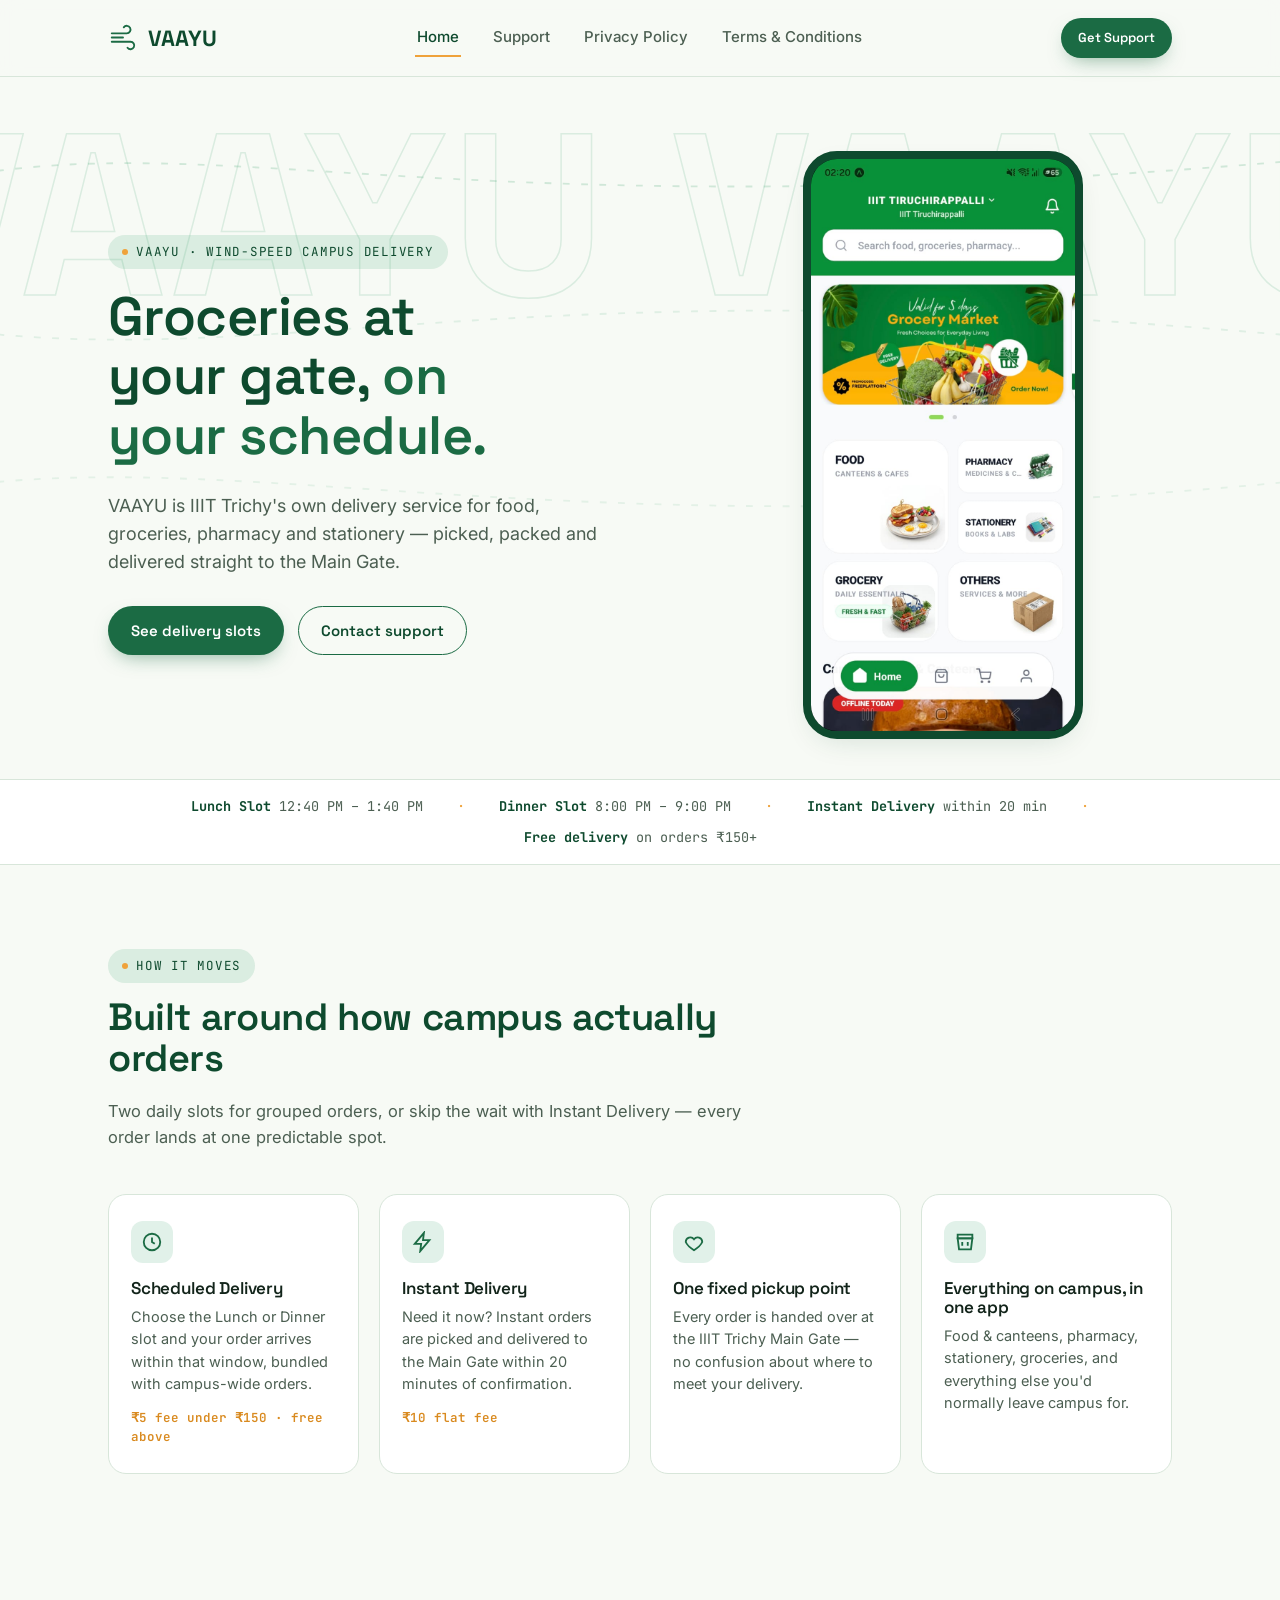
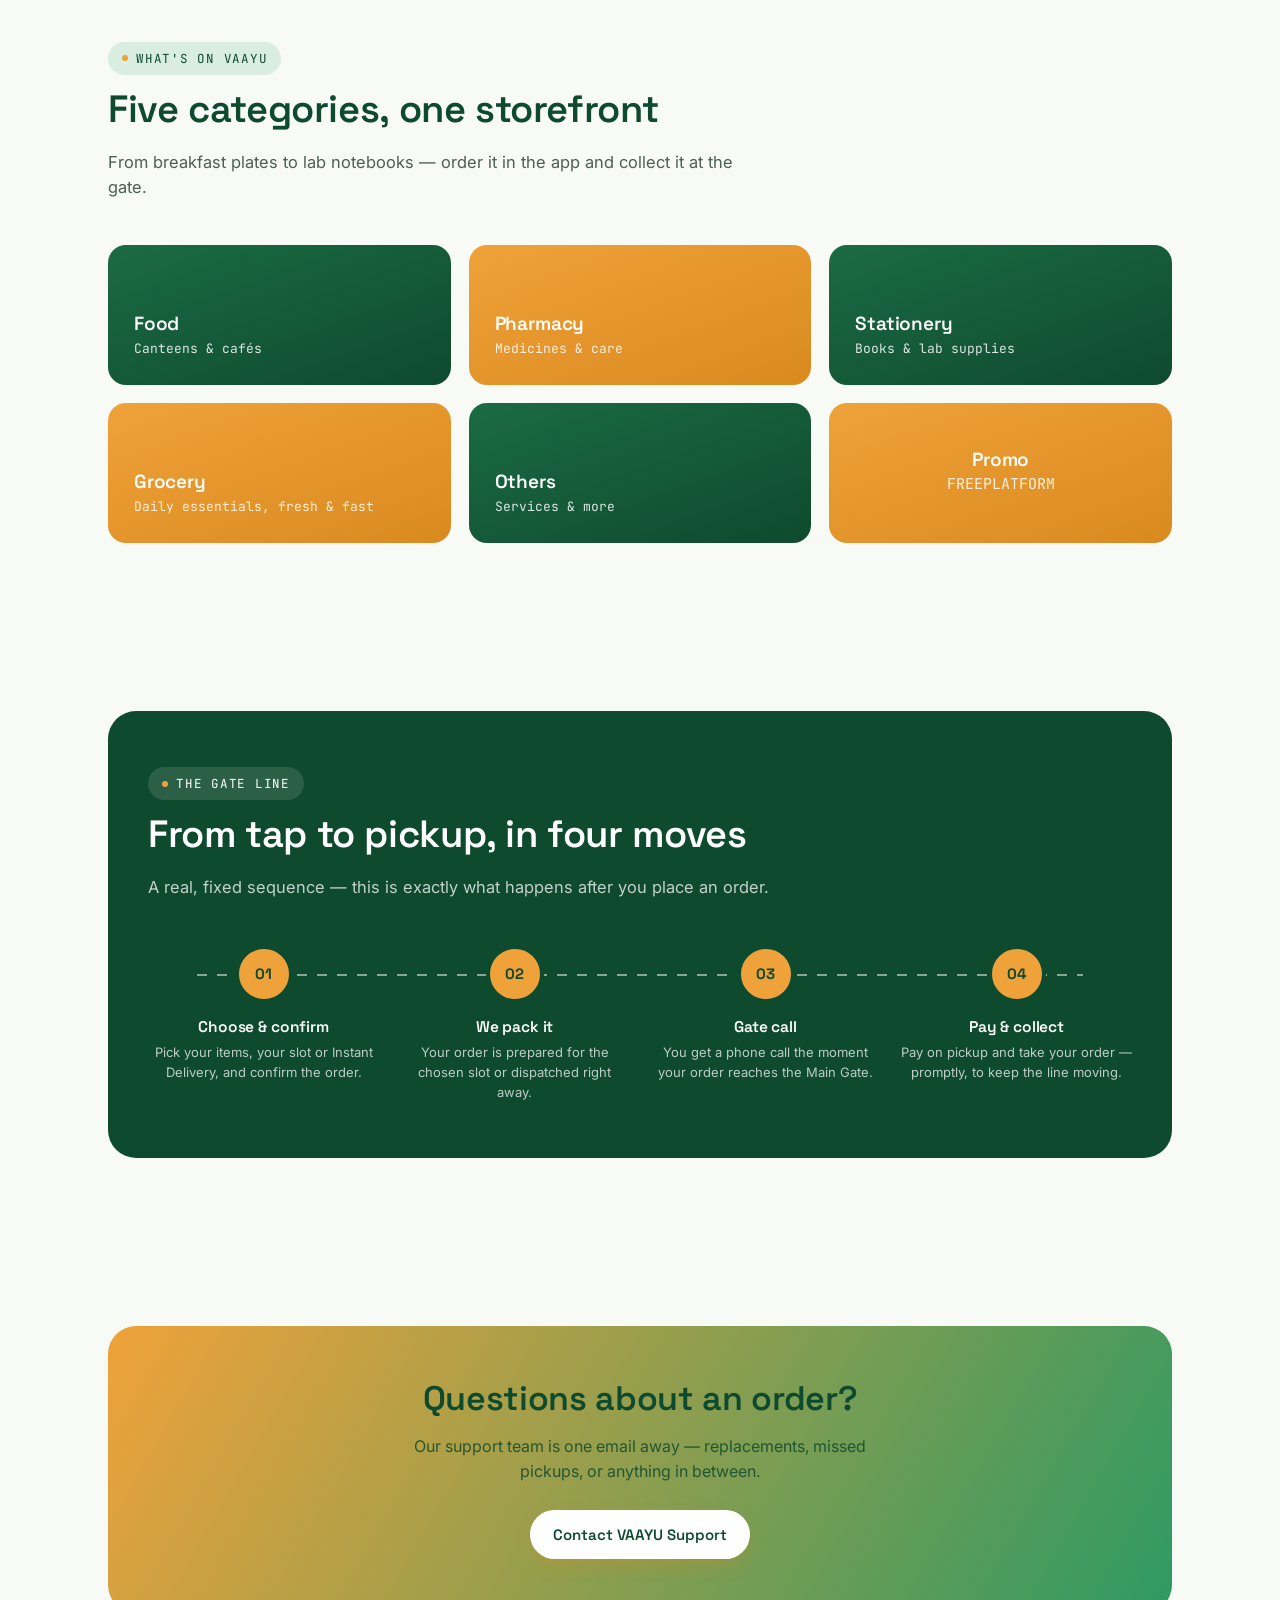
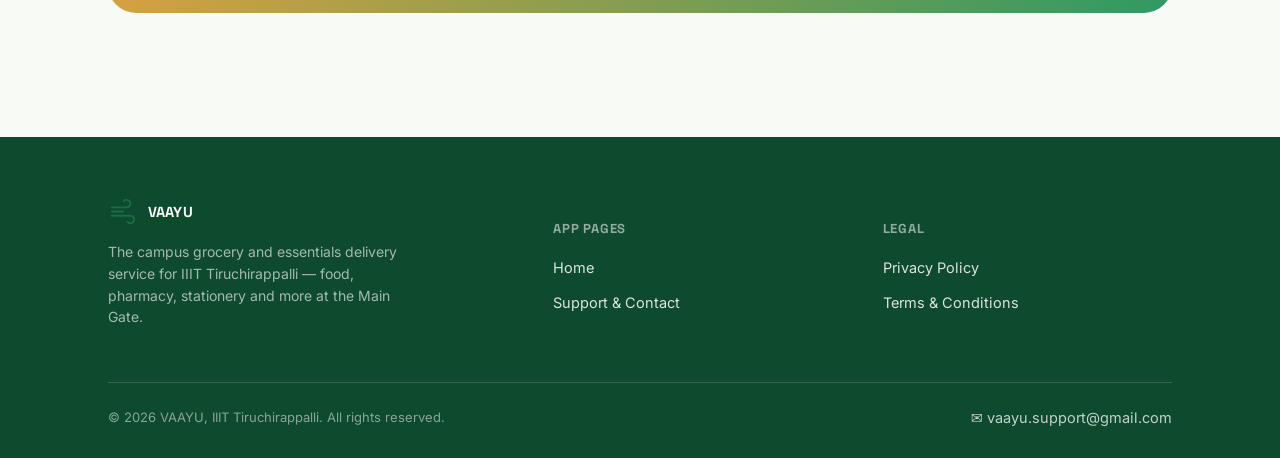
==== index.html @ a5b96b5a "Add favicon link to index.html" ====
<!DOCTYPE html>
<html lang="en">
<head>
<meta charset="UTF-8">
<meta name="viewport" content="width=device-width, initial-scale=1.0">
<title>VAAYU — Campus Grocery & Essentials Delivery, IIIT Trichy</title>
<meta name="description" content="VAAYU delivers groceries, food, pharmacy and stationery to the IIIT Trichy Main Gate — scheduled lunch & dinner slots, or instant delivery in 20 minutes.">
<link rel="icon" type="image/jpeg" href="/logo.jpeg">
<link rel="stylesheet" href="style.css">
</head>
<body>

<header class="site-header">
  <div class="wrap">
    <a href="index.html" class="logo">
      <svg class="mark" viewBox="0 0 32 32" fill="none" xmlns="http://www.w3.org/2000/svg">
        <path d="M4 11h16a4 4 0 1 0-3.2-6.4" stroke-width="2" stroke-linecap="round"/>
        <path d="M4 20h20a4 4 0 1 1-3.2 6.4" stroke-width="2" stroke-linecap="round"/>
        <path d="M4 15.5h12" stroke-width="2" stroke-linecap="round"/>
      </svg>
      VAAYU
    </a>
    <nav class="main-nav">
      <a href="index.html" class="active">Home</a>
      <a href="support.html">Support</a>
      <a href="privacy.html">Privacy Policy</a>
      <a href="terms.html">Terms &amp; Conditions</a>
    </nav>
    <a href="support.html" class="btn btn-primary btn-sm">Get Support</a>
  </div>
</header>

<section class="hero">
  <div class="hero-ghost">VAAYU VAAYU</div>
  <svg class="wind-lines" viewBox="0 0 1120 500" preserveAspectRatio="none">
    <path d="M-50 90 C 200 40, 400 140, 1170 70"/>
    <path d="M-50 220 C 250 260, 450 160, 1170 230"/>
    <path d="M-50 360 C 220 320, 500 420, 1170 350"/>
  </svg>
  <div class="wrap hero-grid">
    <div>
      <span class="eyebrow">VAAYU · WIND-SPEED CAMPUS DELIVERY</span>
      <h1>Groceries at your gate, <em>on your schedule.</em></h1>
      <p class="lede">VAAYU is IIIT Trichy's own delivery service for food, groceries, pharmacy and stationery — picked, packed and delivered straight to the Main Gate.</p>
      <div class="hero-ctas">
        <a href="#slots" class="btn btn-primary">See delivery slots</a>
        <a href="support.html" class="btn btn-ghost">Contact support</a>
      </div>
    </div>
    <div class="phone-frame phone-float">
      <img src="app-screenshot.png" alt="VAAYU app home screen showing food, pharmacy, stationery, grocery and other categories">
    </div>
  </div>
</section>

<div class="ticker" id="slots">
  <div class="wrap">
    <span><b>Lunch Slot</b> 12:40 PM – 1:40 PM</span>
    <span class="dot">·</span>
    <span><b>Dinner Slot</b> 8:00 PM – 9:00 PM</span>
    <span class="dot">·</span>
    <span><b>Instant Delivery</b> within 20 min</span>
    <span class="dot">·</span>
    <span><b>Free delivery</b> on orders ₹150+</span>
  </div>
</div>

<section>
  <div class="wrap">
    <div class="section-head">
      <span class="eyebrow">How it moves</span>
      <h2>Built around how campus actually orders</h2>
      <p>Two daily slots for grouped orders, or skip the wait with Instant Delivery — every order lands at one predictable spot.</p>
    </div>
    <div class="feature-grid">
      <div class="feature-card">
        <div class="ic"><svg viewBox="0 0 24 24" fill="none" stroke-width="2"><circle cx="12" cy="12" r="9"/><path d="M12 7v5l3 2"/></svg></div>
        <h3>Scheduled Delivery</h3>
        <p>Choose the Lunch or Dinner slot and your order arrives within that window, bundled with campus-wide orders.</p>
        <span class="fee">₹5 fee under ₹150 · free above</span>
      </div>
      <div class="feature-card">
        <div class="ic"><svg viewBox="0 0 24 24" fill="none" stroke-width="2"><path d="M13 2 3 14h7l-1 8 10-12h-7l1-8Z"/></svg></div>
        <h3>Instant Delivery</h3>
        <p>Need it now? Instant orders are picked and delivered to the Main Gate within 20 minutes of confirmation.</p>
        <span class="fee">₹10 flat fee</span>
      </div>
      <div class="feature-card">
        <div class="ic"><svg viewBox="0 0 24 24" fill="none" stroke-width="2"><path d="M12 21s-7-4.5-9-9a5 5 0 0 1 9-3 5 5 0 0 1 9 3c-2 4.5-9 9-9 9Z"/></svg></div>
        <h3>One fixed pickup point</h3>
        <p>Every order is handed over at the IIIT Trichy Main Gate — no confusion about where to meet your delivery.</p>
      </div>
      <div class="feature-card">
        <div class="ic"><svg viewBox="0 0 24 24" fill="none" stroke-width="2"><path d="M4 4h16v4H4z"/><path d="M4 8h16l-1.5 12h-13Z"/><path d="M9 12v4M15 12v4"/></svg></div>
        <h3>Everything on campus, in one app</h3>
        <p>Food &amp; canteens, pharmacy, stationery, groceries, and everything else you'd normally leave campus for.</p>
      </div>
    </div>
  </div>
</section>

<section>
  <div class="wrap">
    <div class="section-head">
      <span class="eyebrow">What's on VAAYU</span>
      <h2>Five categories, one storefront</h2>
      <p>From breakfast plates to lab notebooks — order it in the app and collect it at the gate.</p>
    </div>
    <div class="cat-grid">
      <div class="cat-card"><h4>Food</h4><span>Canteens &amp; cafés</span></div>
      <div class="cat-card alt"><h4>Pharmacy</h4><span>Medicines &amp; care</span></div>
      <div class="cat-card"><h4>Stationery</h4><span>Books &amp; lab supplies</span></div>
      <div class="cat-card alt"><h4>Grocery</h4><span>Daily essentials, fresh &amp; fast</span></div>
      <div class="cat-card"><h4>Others</h4><span>Services &amp; more</span></div>
      <div class="cat-card alt" style="justify-content:center; align-items:center; text-align:center;">
        <h4 style="margin-bottom:2px;">Promo</h4>
        <span class="mono" style="font-size:15px;">FREEPLATFORM</span>
      </div>
    </div>
  </div>
</section>

<section>
  <div class="wrap">
    <div class="route">
      <div class="section-head">
        <span class="eyebrow">The Gate Line</span>
        <h2>From tap to pickup, in four moves</h2>
        <p>A real, fixed sequence — this is exactly what happens after you place an order.</p>
      </div>
      <div class="route-path">
        <div class="route-line"></div>
        <div class="route-steps">
          <div class="route-step">
            <div class="num">01</div>
            <h4>Choose &amp; confirm</h4>
            <p>Pick your items, your slot or Instant Delivery, and confirm the order.</p>
          </div>
          <div class="route-step">
            <div class="num">02</div>
            <h4>We pack it</h4>
            <p>Your order is prepared for the chosen slot or dispatched right away.</p>
          </div>
          <div class="route-step">
            <div class="num">03</div>
            <h4>Gate call</h4>
            <p>You get a phone call the moment your order reaches the Main Gate.</p>
          </div>
          <div class="route-step">
            <div class="num">04</div>
            <h4>Pay &amp; collect</h4>
            <p>Pay on pickup and take your order — promptly, to keep the line moving.</p>
          </div>
        </div>
      </div>
    </div>
  </div>
</section>

<section>
  <div class="wrap">
    <div class="cta-band">
      <h2>Questions about an order?</h2>
      <p>Our support team is one email away — replacements, missed pickups, or anything in between.</p>
      <a href="support.html" class="btn btn-mango">Contact VAAYU Support</a>
    </div>
  </div>
</section>

<footer class="site-footer">
  <div class="wrap">
    <div class="footer-grid">
      <div class="footer-brand">
        <a href="index.html" class="logo">
          <svg class="mark" viewBox="0 0 32 32" fill="none" xmlns="http://www.w3.org/2000/svg">
            <path d="M4 11h16a4 4 0 1 0-3.2-6.4" stroke="#EFA23A" stroke-width="2" stroke-linecap="round"/>
            <path d="M4 20h20a4 4 0 1 1-3.2 6.4" stroke="#EFA23A" stroke-width="2" stroke-linecap="round"/>
            <path d="M4 15.5h12" stroke="#EFA23A" stroke-width="2" stroke-linecap="round"/>
          </svg>
          VAAYU
        </a>
        <p>The campus grocery and essentials delivery service for IIIT Tiruchirappalli — food, pharmacy, stationery and more at the Main Gate.</p>
      </div>
      <div>
        <h5>App Pages</h5>
        <ul>
          <li><a href="index.html">Home</a></li>
          <li><a href="support.html">Support &amp; Contact</a></li>
        </ul>
      </div>
      <div>
        <h5>Legal</h5>
        <ul>
          <li><a href="privacy.html">Privacy Policy</a></li>
          <li><a href="terms.html">Terms &amp; Conditions</a></li>
        </ul>
      </div>
    </div>
    <div class="footer-bottom">
      <span>© 2026 VAAYU, IIIT Tiruchirappalli. All rights reserved.</span>
      <a href="mailto:vaayu.support@gmail.com">✉ vaayu.support@gmail.com</a>
    </div>
  </div>
</footer>

</body>
</html>
---- style.css ----
/* ==========================================================================
   VAAYU — design tokens
   Palette:  --bg #F7FAF5 (pale green-white)   --card #FFFFFF
             --ink #12241A (near-black green)  --leaf #1B6B44 (primary)
             --leaf-deep #0E4A2E (header/footer) --mango #EFA23A (accent)
             --line #D8E6DA (hairline)
   Type:     Display  -> 'Space Grotesk'  (geometric, brand voice)
             Body     -> 'Inter'
             Utility  -> 'JetBrains Mono' (times, prices, codes)
   ========================================================================== */

@import url('https://fonts.googleapis.com/css2?family=Space+Grotesk:wght@400;500;600;700&family=Inter:wght@400;500;600;700&family=JetBrains+Mono:wght@400;500;600&display=swap');

:root{
  --bg: #F7FAF5;
  --card: #FFFFFF;
  --ink: #12241A;
  --ink-soft: #4C5F52;
  --leaf: #1B6B44;
  --leaf-deep: #0E4A2E;
  --leaf-bright: #2E9A63;
  --mango: #EFA23A;
  --mango-deep: #D98A1F;
  --line: #D8E6DA;
  --wind: rgba(46,154,99,0.14);
  --radius: 18px;
  --radius-sm: 10px;
  --shadow: 0 10px 30px -12px rgba(14,74,46,0.18);
  --maxw: 1120px;
}

*{ box-sizing: border-box; }
html{ scroll-behavior: smooth; }
body{
  margin:0;
  background: var(--bg);
  color: var(--ink);
  font-family: 'Inter', system-ui, sans-serif;
  line-height: 1.55;
  -webkit-font-smoothing: antialiased;
}
img{ max-width:100%; display:block; }
a{ color: inherit; }

h1,h2,h3,h4{
  font-family: 'Space Grotesk', 'Inter', sans-serif;
  font-weight: 600;
  line-height: 1.1;
  margin: 0 0 .5em;
  letter-spacing: -0.01em;
}
.mono{ font-family: 'JetBrains Mono', monospace; }

.wrap{
  max-width: var(--maxw);
  margin: 0 auto;
  padding: 0 28px;
}

@media (prefers-reduced-motion: reduce){
  *{ animation-duration: 0.001ms !important; animation-iteration-count: 1 !important; transition-duration: 0.001ms !important; scroll-behavior: auto !important; }
}

/* ---------- header ---------- */
.site-header{
  position: sticky; top:0; z-index: 50;
  background: rgba(247,250,245,0.86);
  backdrop-filter: blur(10px);
  border-bottom: 1px solid var(--line);
}
.site-header .wrap{
  display:flex; align-items:center; justify-content:space-between;
  height: 76px;
}
.logo{
  display:flex; align-items:center; gap:10px;
  font-family:'Space Grotesk', sans-serif;
  font-weight:700; font-size:22px; letter-spacing: 0.01em;
  text-decoration:none; color: var(--leaf-deep);
}
.logo .mark{ width:30px; height:30px; }
.logo .mark path{ stroke: var(--leaf); }
.main-nav{ display:flex; align-items:center; gap: 30px; }
.main-nav a{
  text-decoration:none; font-weight:500; font-size:15px; color: var(--ink-soft);
  padding: 6px 2px; border-bottom: 2px solid transparent;
  transition: color .15s ease, border-color .15s ease;
}
.main-nav a:hover, .main-nav a.active{ color: var(--leaf-deep); border-color: var(--mango); }
.nav-toggle{ display:none; }

.btn{
  display:inline-flex; align-items:center; justify-content:center; gap:8px;
  font-family:'Space Grotesk', sans-serif; font-weight:600; font-size:15px;
  padding: 12px 22px; border-radius: 999px; text-decoration:none;
  border: 1.5px solid transparent; cursor:pointer;
  transition: transform .18s ease, box-shadow .18s ease, background .18s ease;
}
.btn:hover{ transform: translateY(-2px); }
.btn-primary{ background: var(--leaf); color:#fff; box-shadow: 0 8px 20px -8px rgba(27,107,68,0.55); }
.btn-primary:hover{ background: var(--leaf-deep); }
.btn-ghost{ background: transparent; border-color: var(--leaf); color: var(--leaf-deep); }
.btn-ghost:hover{ background: var(--card); }
.btn-mango{ background: var(--mango); color: var(--leaf-deep); box-shadow: 0 8px 20px -8px rgba(217,138,31,0.55); }
.btn-mango:hover{ background: var(--mango-deep); color:#0E4A2E; }
.btn-sm{ padding: 9px 16px; font-size: 13px; }

/* ---------- hero ---------- */
.hero{
  position: relative; overflow: hidden;
  padding: 74px 0 40px;
}
.hero-ghost{
  position:absolute; top:-40px; left:50%; transform:translateX(-50%);
  font-family:'Space Grotesk', sans-serif; font-weight:700;
  font-size: clamp(90px, 18vw, 240px);
  color: transparent;
  -webkit-text-stroke: 1.5px var(--wind);
  white-space:nowrap; z-index:0; pointer-events:none;
  letter-spacing: 4px;
}
.wind-lines{ position:absolute; inset:0; z-index:0; pointer-events:none; opacity:.55; }
.wind-lines path{
  stroke: var(--leaf-bright); stroke-width:1.6; fill:none; opacity:.35;
  stroke-dasharray: 6 10;
  animation: drift 7s linear infinite;
}
.wind-lines path:nth-child(2){ animation-duration: 9s; opacity:.22; }
.wind-lines path:nth-child(3){ animation-duration: 11s; opacity:.18; }
@keyframes drift{ to{ stroke-dashoffset: -160; } }

.hero-grid{
  position:relative; z-index:1;
  display:grid; grid-template-columns: 1.05fr 0.85fr; gap: 40px; align-items:center;
}
.eyebrow{
  display:inline-flex; align-items:center; gap:8px;
  font-family:'JetBrains Mono', monospace; font-size:12.5px; letter-spacing:.06em;
  text-transform: uppercase; color: var(--leaf-deep);
  background: var(--wind); padding: 7px 14px; border-radius:999px; margin-bottom:18px;
}
.eyebrow::before{ content:''; width:6px; height:6px; border-radius:50%; background: var(--mango); }
.hero h1{ font-size: clamp(34px, 4.6vw, 54px); color: var(--leaf-deep); max-width: 12ch; }
.hero h1 em{ font-style:normal; color: var(--leaf); }
.hero p.lede{ font-size: 18px; color: var(--ink-soft); max-width: 46ch; margin-bottom: 30px; }
.hero-ctas{ display:flex; gap:14px; flex-wrap:wrap; }

.phone-frame{
  position:relative; margin: 0 auto; width: min(280px, 80%);
  border-radius: 34px; border: 8px solid var(--leaf-deep);
  overflow:hidden; box-shadow: var(--shadow);
  background:#000;
}
.phone-frame img{ display:block; width:100%; }
.phone-float{
  animation: float 5s ease-in-out infinite;
}
@keyframes float{ 0%,100%{ transform: translateY(0);} 50%{ transform: translateY(-10px);} }

/* ---------- slot ticker ---------- */
.ticker{
  border-top:1px solid var(--line); border-bottom:1px solid var(--line);
  background: var(--card);
}
.ticker .wrap{
  display:flex; flex-wrap:wrap; gap: 10px 34px; align-items:center; justify-content:center;
  padding: 16px 28px; font-family:'JetBrains Mono', monospace; font-size: 13.5px; color: var(--ink-soft);
}
.ticker b{ color: var(--leaf-deep); }
.ticker .dot{ color: var(--mango); }

/* ---------- section shell ---------- */
section{ padding: 84px 0; }
.section-head{ max-width: 640px; margin-bottom: 44px; }
.section-head .eyebrow{ margin-bottom: 14px; }
.section-head h2{ font-size: clamp(26px, 3.4vw, 38px); color: var(--leaf-deep); }
.section-head p{ color: var(--ink-soft); font-size: 16.5px; }

/* ---------- feature cards ---------- */
.feature-grid{
  display:grid; grid-template-columns: repeat(4, 1fr); gap: 20px;
}
.feature-card{
  background: var(--card); border:1px solid var(--line); border-radius: var(--radius);
  padding: 26px 22px; transition: transform .18s ease, box-shadow .18s ease, border-color .18s ease;
}
.feature-card:hover{ transform: translateY(-4px); box-shadow: var(--shadow); border-color: transparent; }
.feature-card .ic{
  width:42px; height:42px; border-radius:12px; background: var(--wind);
  display:flex; align-items:center; justify-content:center; margin-bottom:16px;
}
.feature-card .ic svg{ width:22px; height:22px; stroke: var(--leaf); }
.feature-card h3{ font-size:17px; margin-bottom:8px; }
.feature-card p{ color: var(--ink-soft); font-size: 14.5px; margin:0; }
.feature-card .fee{ display:block; margin-top:12px; font-family:'JetBrains Mono', monospace; font-size:12.5px; color: var(--mango-deep); font-weight:600;}

/* ---------- categories ---------- */
.cat-grid{
  display:grid; grid-template-columns: repeat(3, 1fr); gap: 18px;
}
.cat-card{
  position:relative; border-radius: var(--radius); overflow:hidden;
  background: linear-gradient(160deg, var(--leaf) 0%, var(--leaf-deep) 100%);
  color:#fff; padding: 26px; min-height: 140px;
  display:flex; flex-direction:column; justify-content:flex-end;
  transition: transform .18s ease;
}
.cat-card:hover{ transform: translateY(-4px); }
.cat-card.alt{ background: linear-gradient(160deg, var(--mango) 0%, var(--mango-deep) 100%); }
.cat-card h4{ font-size:19px; margin-bottom:4px; }
.cat-card span{ font-size:13px; opacity:.85; font-family:'JetBrains Mono', monospace;}

/* ---------- signature: gate route ---------- */
.route{
  background: var(--leaf-deep); color:#fff; border-radius: 28px; padding: 56px 40px; position:relative; overflow:hidden;
}
.route .section-head h2, .route .section-head p{ color:#fff; }
.route .section-head p{ color: rgba(255,255,255,0.75); }
.route .eyebrow{ background: rgba(255,255,255,0.12); color:#fff; }
.route .eyebrow::before{ background: var(--mango); }
.route-path{ position:relative; margin-top: 30px; }
.route-line{
  position:absolute; top:29px; left:5%; right:5%; height:2px;
  background: repeating-linear-gradient(90deg, rgba(255,255,255,.5) 0 10px, transparent 10px 20px);
}
.route-steps{ position:relative; display:grid; grid-template-columns: repeat(4,1fr); gap:20px; }
.route-step{ text-align:center; }
.route-step .num{
  width:58px; height:58px; border-radius:50%; background: var(--mango); color: var(--leaf-deep);
  display:flex; align-items:center; justify-content:center; margin: 0 auto 16px;
  font-family:'Space Grotesk', sans-serif; font-weight:700; font-size:15px;
  border: 4px solid var(--leaf-deep); position:relative; z-index:1;
}
.route-step h4{ font-size:15.5px; margin-bottom:6px; }
.route-step p{ font-size:13px; color: rgba(255,255,255,0.72); margin:0; }

/* ---------- CTA band ---------- */
.cta-band{
  background: linear-gradient(120deg, var(--mango) 0%, var(--leaf-bright) 100%);
  border-radius: 28px; padding: 54px 44px; text-align:center; color: var(--leaf-deep);
}
.cta-band h2{ color: var(--leaf-deep); font-size: clamp(24px,3.2vw,34px); }
.cta-band p{ max-width: 46ch; margin: 0 auto 26px; color: rgba(14,74,46,0.85); }
.cta-band .btn-mango{ background: #fff; }

/* ---------- footer ---------- */
.site-footer{ background: var(--leaf-deep); color: rgba(255,255,255,0.8); padding: 60px 0 28px; margin-top: 40px; }
.footer-grid{ display:grid; grid-template-columns: 1.4fr 1fr 1fr; gap: 40px; margin-bottom: 40px; }
.footer-brand .logo{ color:#fff; }
.footer-brand p{ font-size:14px; color: rgba(255,255,255,0.62); max-width: 34ch; margin-top:14px; }
.site-footer h5{ font-family:'Space Grotesk', sans-serif; font-size:13px; letter-spacing:.06em; text-transform:uppercase; color: rgba(255,255,255,0.55); margin-bottom:16px; }
.site-footer ul{ list-style:none; padding:0; margin:0; display:flex; flex-direction:column; gap:10px; }
.site-footer a{ text-decoration:none; font-size:14.5px; color: rgba(255,255,255,0.85); }
.site-footer a:hover{ color: var(--mango); }
.footer-bottom{ border-top:1px solid rgba(255,255,255,0.14); padding-top:24px; display:flex; justify-content:space-between; flex-wrap:wrap; gap:12px; font-size:13px; color: rgba(255,255,255,0.5); }
.footer-bottom a{ color: rgba(255,255,255,0.75); }

/* ---------- inner / legal pages ---------- */
.page-hero{ padding: 56px 0 20px; }
.page-hero .eyebrow{ margin-bottom: 16px; }
.page-hero h1{ font-size: clamp(30px, 4vw, 44px); color: var(--leaf-deep); }
.page-hero p{ color: var(--ink-soft); font-size: 16.5px; max-width: 56ch; }
.updated{ font-family:'JetBrains Mono', monospace; font-size: 12.5px; color: var(--ink-soft); margin-top: 10px; display:inline-block; background: var(--wind); padding: 5px 12px; border-radius: 999px; }

.legal{
  display:grid; grid-template-columns: 220px 1fr; gap: 50px; padding-top: 20px;
}
.legal-nav{ position:sticky; top: 96px; align-self:start; }
.legal-nav a{
  display:block; padding: 8px 0; font-size: 14px; color: var(--ink-soft); text-decoration:none;
  border-left: 2px solid var(--line); padding-left: 14px; margin-bottom: 2px;
}
.legal-nav a:hover, .legal-nav a.active{ color: var(--leaf-deep); border-color: var(--leaf); font-weight:600; }

.legal-body h2{ font-size: 22px; color: var(--leaf-deep); margin-top: 44px; scroll-margin-top: 100px; }
.legal-body h2:first-child{ margin-top: 0; }
.legal-body p, .legal-body li{ color: var(--ink-soft); font-size: 15.5px; }
.legal-body ul{ padding-left: 20px; }
.legal-body li{ margin-bottom: 8px; }
.legal-body strong{ color: var(--ink); }
.callout{
  background: var(--card); border:1px solid var(--line); border-left: 4px solid var(--mango);
  border-radius: var(--radius-sm); padding: 16px 20px; margin: 18px 0; font-size: 14.5px; color: var(--ink-soft);
}
.pill-row{ display:flex; gap:10px; flex-wrap:wrap; margin: 14px 0 6px; }
.pill{
  font-family:'JetBrains Mono', monospace; font-size:12.5px; background: var(--wind); color: var(--leaf-deep);
  padding:6px 12px; border-radius:999px;
}
table.fee-table{ width:100%; border-collapse: collapse; margin: 16px 0; font-size:14.5px; }
table.fee-table th, table.fee-table td{ text-align:left; padding: 10px 14px; border-bottom:1px solid var(--line); }
table.fee-table th{ font-family:'Space Grotesk', sans-serif; color: var(--leaf-deep); font-size:13px; text-transform:uppercase; letter-spacing:.04em; }

/* ---------- support page ---------- */
.support-grid{ display:grid; grid-template-columns: 1fr 1fr; gap: 40px; align-items:start; }
.contact-card{
  background: var(--leaf-deep); color:#fff; border-radius: var(--radius); padding: 34px; position:sticky; top: 100px;
}
.contact-card h3{ color:#fff; font-size:20px; }
.contact-card p{ color: rgba(255,255,255,0.72); font-size:14.5px; }
.contact-row{ display:flex; align-items:center; gap:12px; margin-top:20px; padding: 14px; background: rgba(255,255,255,0.08); border-radius: var(--radius-sm); }
.contact-row svg{ width:20px; height:20px; stroke: var(--mango); flex-shrink:0; }
.contact-row a{ color:#fff; text-decoration:none; font-weight:600; font-size: 14.5px; word-break: break-all; }

.faq{ border-top: 1px solid var(--line); }
.faq-item{ border-bottom: 1px solid var(--line); }
.faq-item summary{
  cursor:pointer; list-style:none; padding: 20px 0; display:flex; align-items:center; justify-content:space-between;
  font-family:'Space Grotesk', sans-serif; font-weight:600; font-size: 16px; color: var(--ink);
}
.faq-item summary::-webkit-details-marker{ display:none; }
.faq-item summary::after{ content:'+'; font-size:22px; color: var(--leaf); transition: transform .2s ease; }
.faq-item[open] summary::after{ transform: rotate(45deg); }
.faq-item .a{ padding: 0 0 20px; color: var(--ink-soft); font-size: 14.5px; max-width: 60ch; }

/* ---------- responsive ---------- */
@media (max-width: 900px){
  .hero-grid{ grid-template-columns: 1fr; }
  .phone-frame{ order:-1; }
  .feature-grid{ grid-template-columns: repeat(2,1fr); }
  .cat-grid{ grid-template-columns: repeat(2,1fr); }
  .route-steps{ grid-template-columns: repeat(2,1fr); row-gap: 30px; }
  .route-line{ display:none; }
  .footer-grid{ grid-template-columns: 1fr 1fr; }
  .footer-brand{ grid-column: 1 / -1; }
  .legal{ grid-template-columns: 1fr; }
  .legal-nav{ position:static; display:flex; overflow-x:auto; gap:16px; padding-bottom: 10px; }
  .legal-nav a{ border-left:none; border-bottom:2px solid var(--line); padding: 6px 0; white-space:nowrap; }
  .support-grid{ grid-template-columns: 1fr; }
  .contact-card{ position:static; order:-1; }
}
@media (max-width: 620px){
  .main-nav{ display:none; }
  .feature-grid{ grid-template-columns: 1fr; }
  .cat-grid{ grid-template-columns: 1fr; }
}
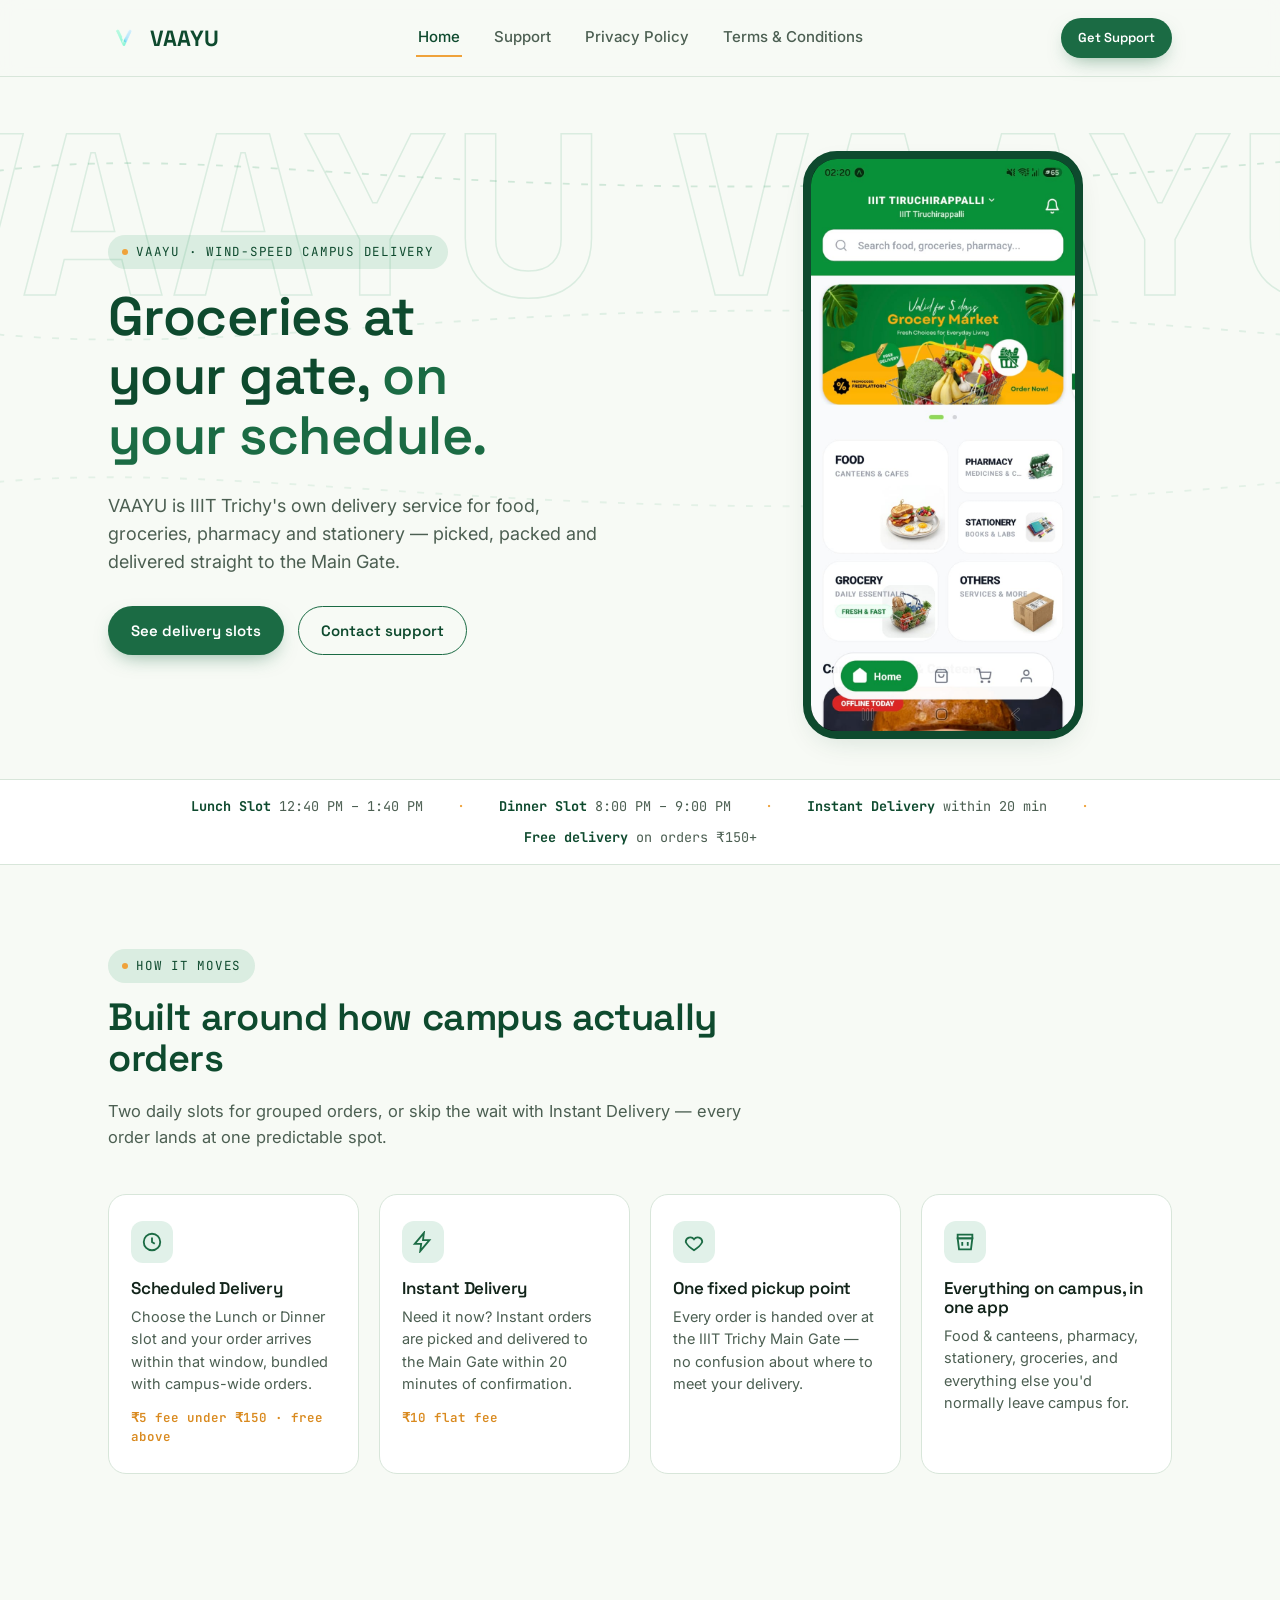
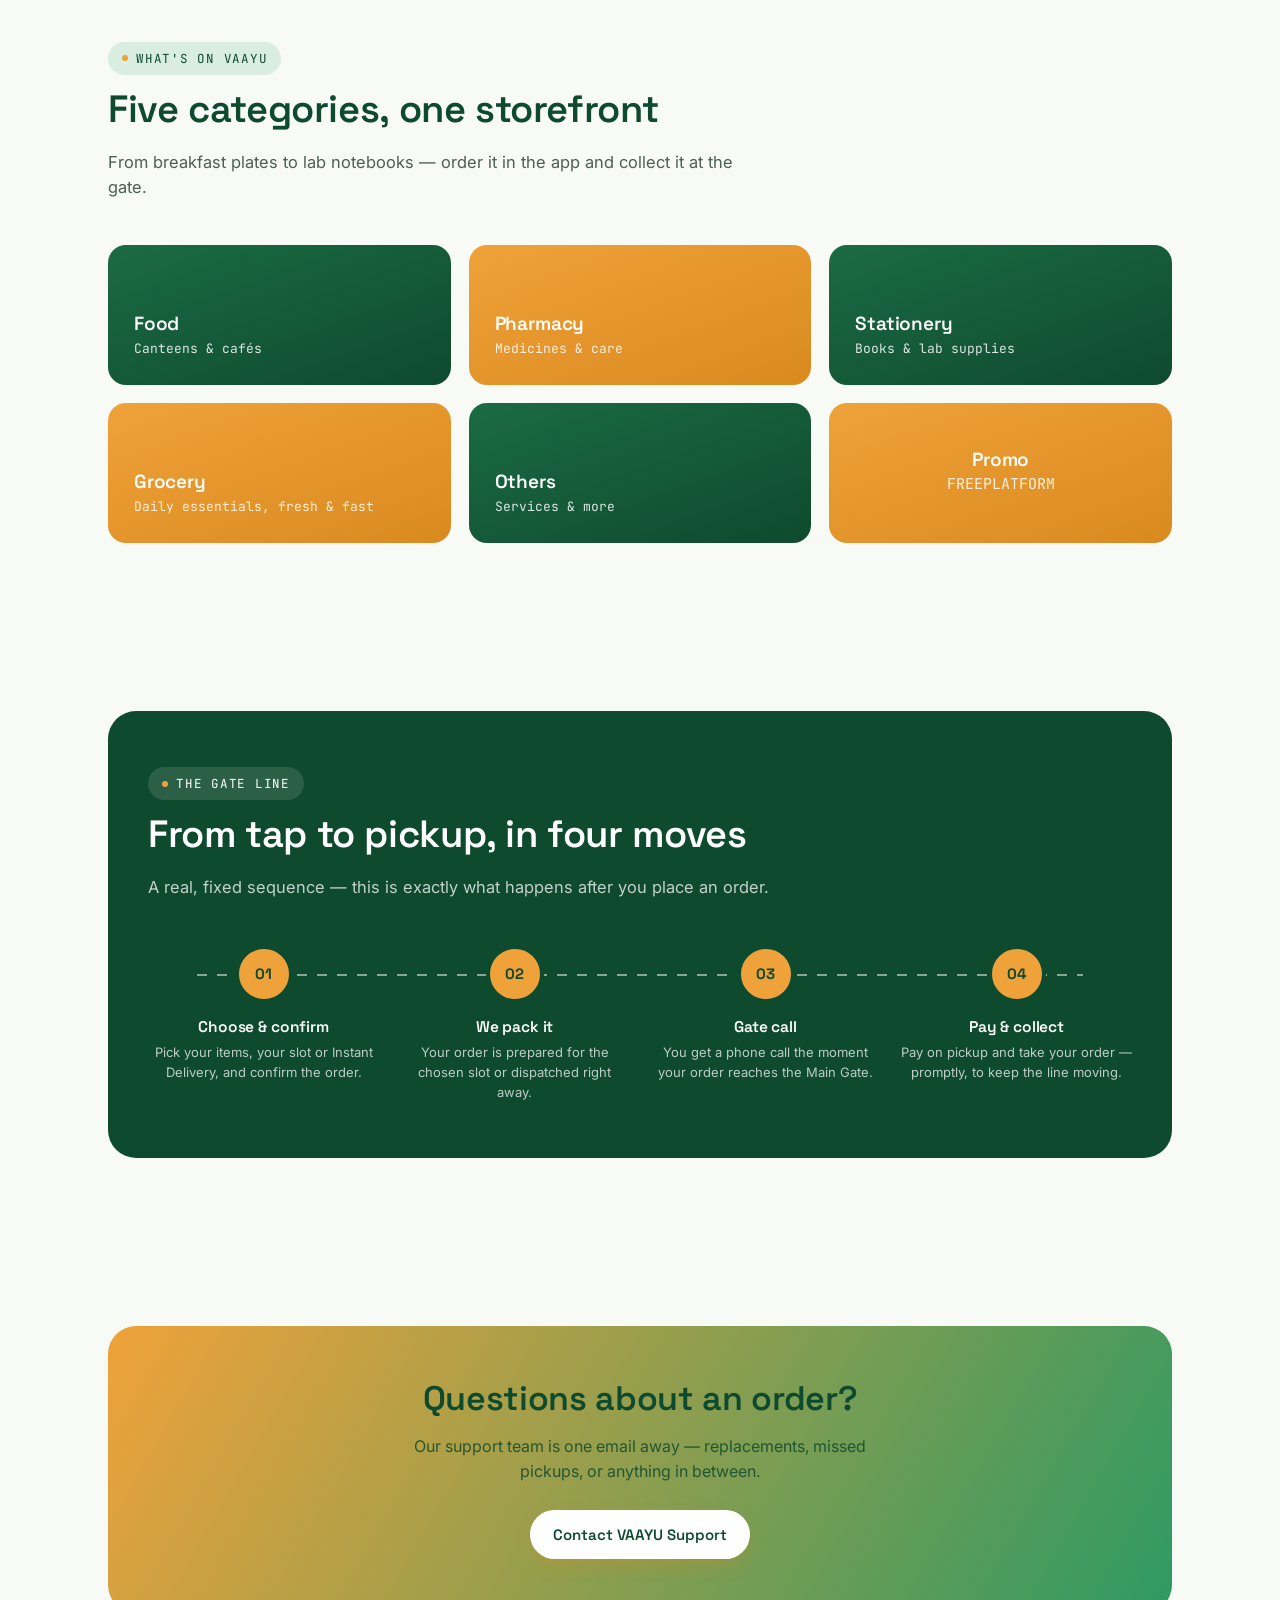
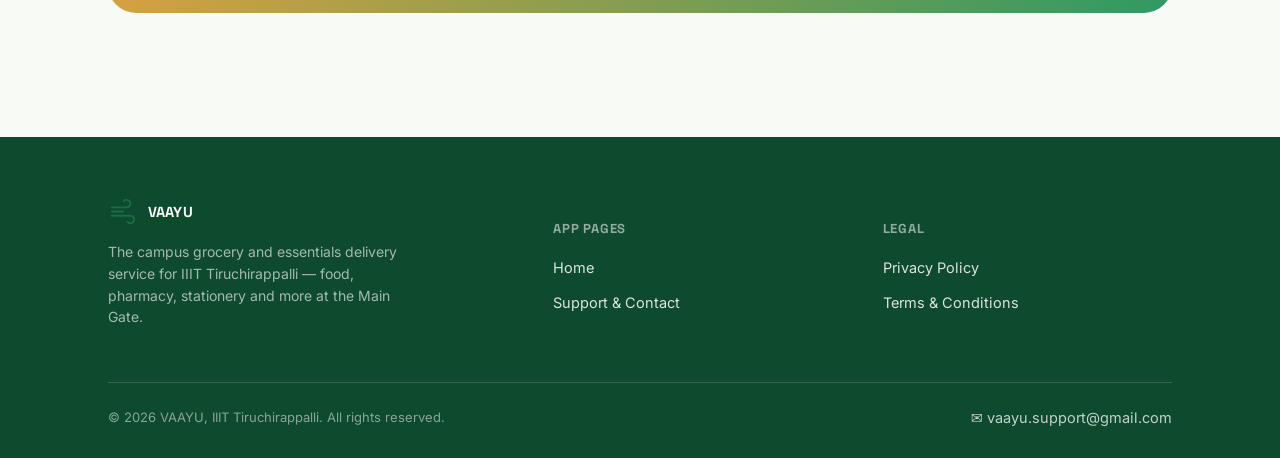
==== commit 4da127b4: "Update logo in header to use image Replaced SVG logo with an image logo." ====
--- a/index.html
+++ b/index.html
@@ -5,7 +5,7 @@
 <meta name="viewport" content="width=device-width, initial-scale=1.0">
 <title>VAAYU — Campus Grocery & Essentials Delivery, IIIT Trichy</title>
 <meta name="description" content="VAAYU delivers groceries, food, pharmacy and stationery to the IIIT Trichy Main Gate — scheduled lunch & dinner slots, or instant delivery in 20 minutes.">
-<link rel="icon" type="image/jpeg" href="/logo.jpeg">
+<link rel="icon" type="image/jpeg" href="./favicon.jpeg">
 <link rel="stylesheet" href="style.css">
 </head>
 <body>
@@ -13,11 +13,7 @@
 <header class="site-header">
   <div class="wrap">
     <a href="index.html" class="logo">
-      <svg class="mark" viewBox="0 0 32 32" fill="none" xmlns="http://www.w3.org/2000/svg">
-        <path d="M4 11h16a4 4 0 1 0-3.2-6.4" stroke-width="2" stroke-linecap="round"/>
-        <path d="M4 20h20a4 4 0 1 1-3.2 6.4" stroke-width="2" stroke-linecap="round"/>
-        <path d="M4 15.5h12" stroke-width="2" stroke-linecap="round"/>
-      </svg>
+      <img src="logo.png" width="32" height="32" alt="Logo">
       VAAYU
     </a>
     <nav class="main-nav">
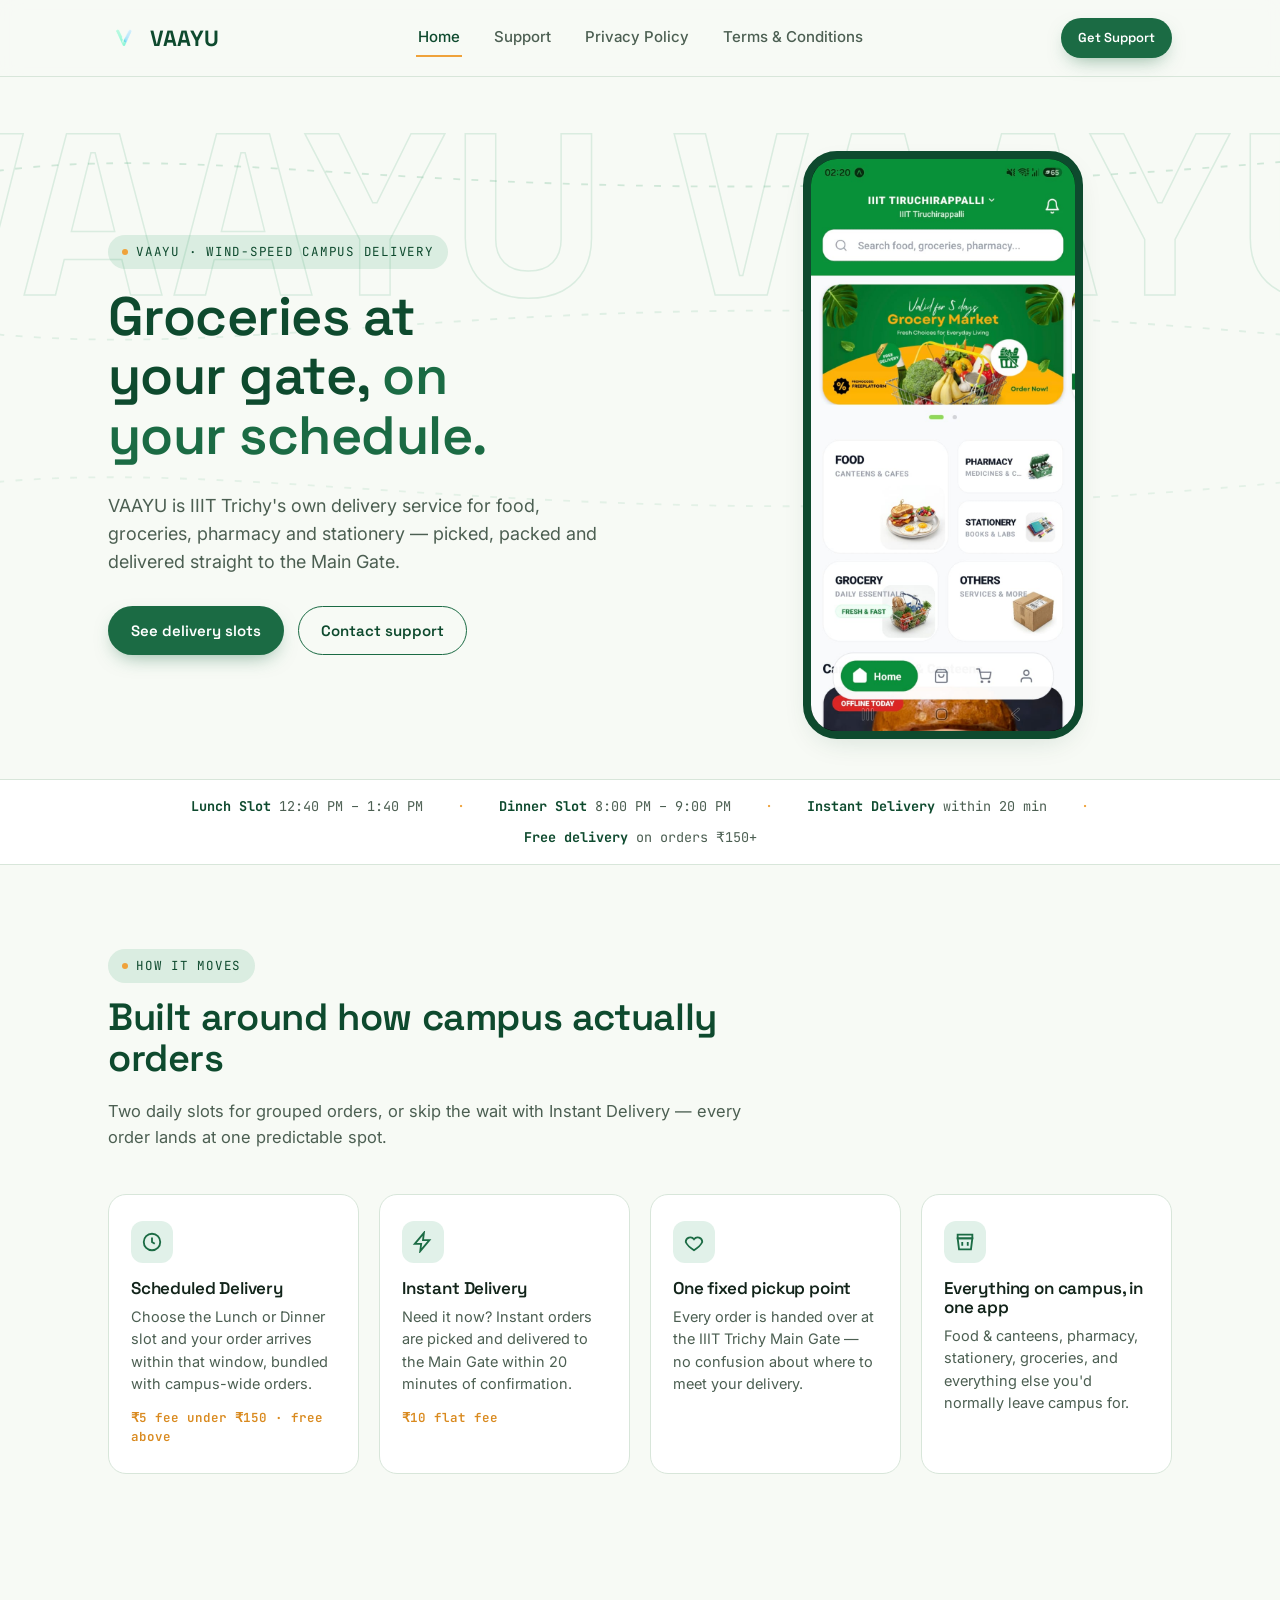
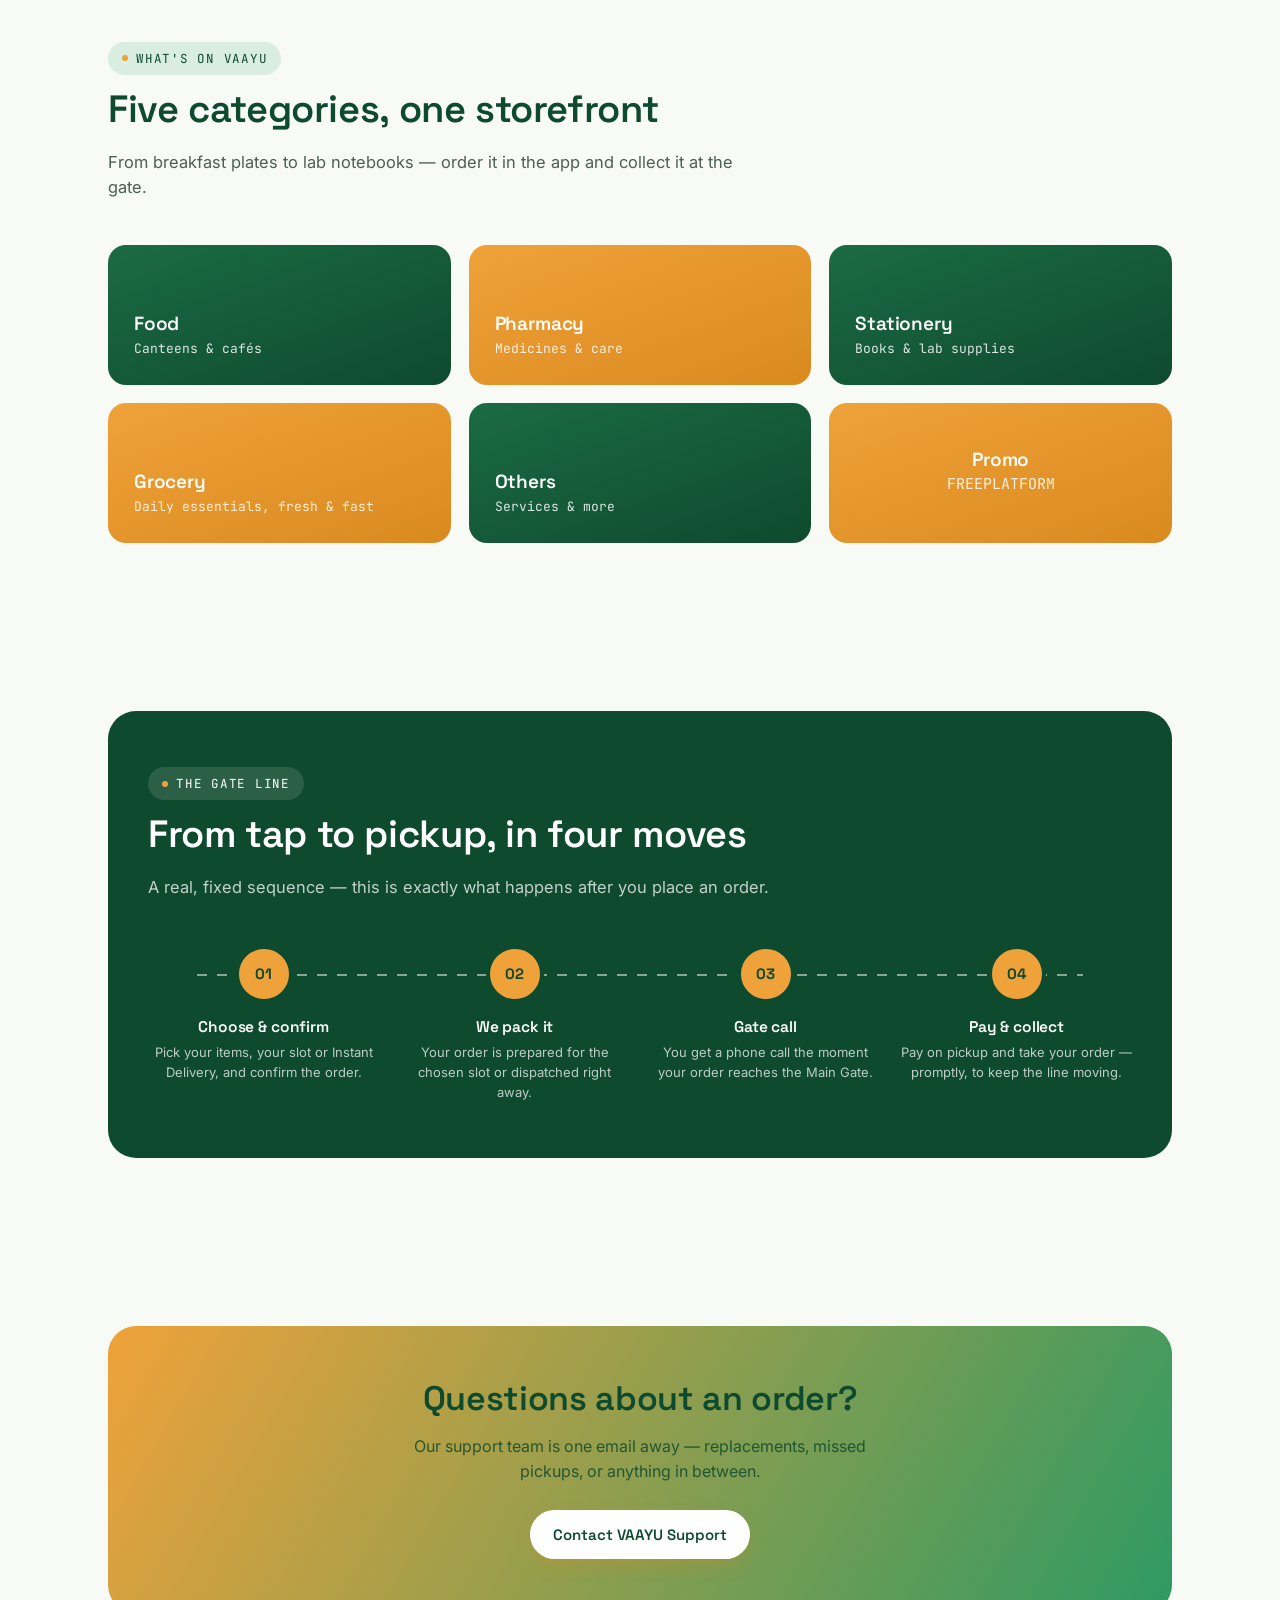
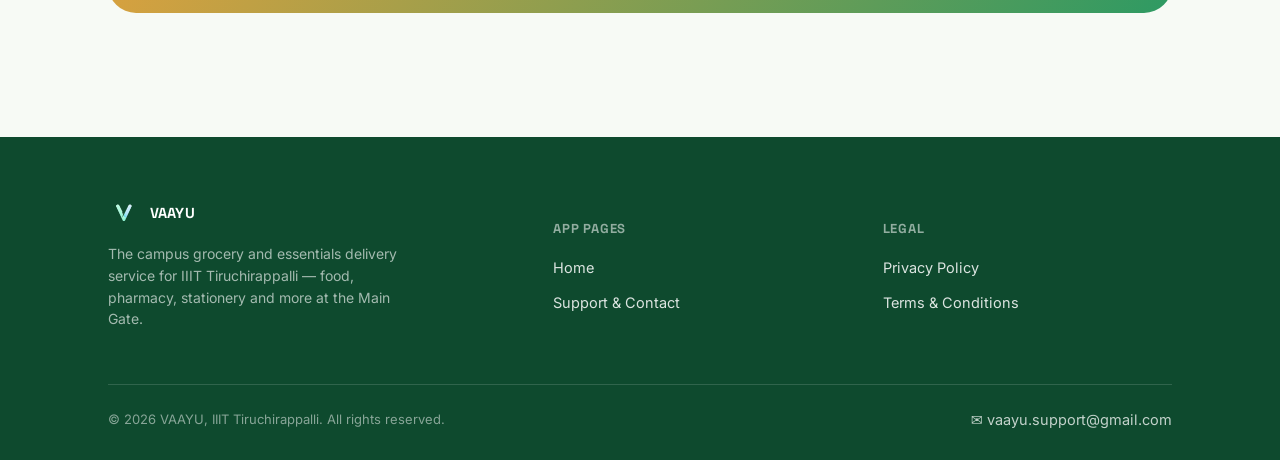
==== commit 6865a293: "Update logo in footer section Replaced SVG logo with an image logo." ====
--- a/index.html
+++ b/index.html
@@ -168,11 +168,7 @@
     <div class="footer-grid">
       <div class="footer-brand">
         <a href="index.html" class="logo">
-          <svg class="mark" viewBox="0 0 32 32" fill="none" xmlns="http://www.w3.org/2000/svg">
-            <path d="M4 11h16a4 4 0 1 0-3.2-6.4" stroke="#EFA23A" stroke-width="2" stroke-linecap="round"/>
-            <path d="M4 20h20a4 4 0 1 1-3.2 6.4" stroke="#EFA23A" stroke-width="2" stroke-linecap="round"/>
-            <path d="M4 15.5h12" stroke="#EFA23A" stroke-width="2" stroke-linecap="round"/>
-          </svg>
+          <img src="logo.png" width="32" height="32" alt="Logo">
           VAAYU
         </a>
         <p>The campus grocery and essentials delivery service for IIIT Tiruchirappalli — food, pharmacy, stationery and more at the Main Gate.</p>
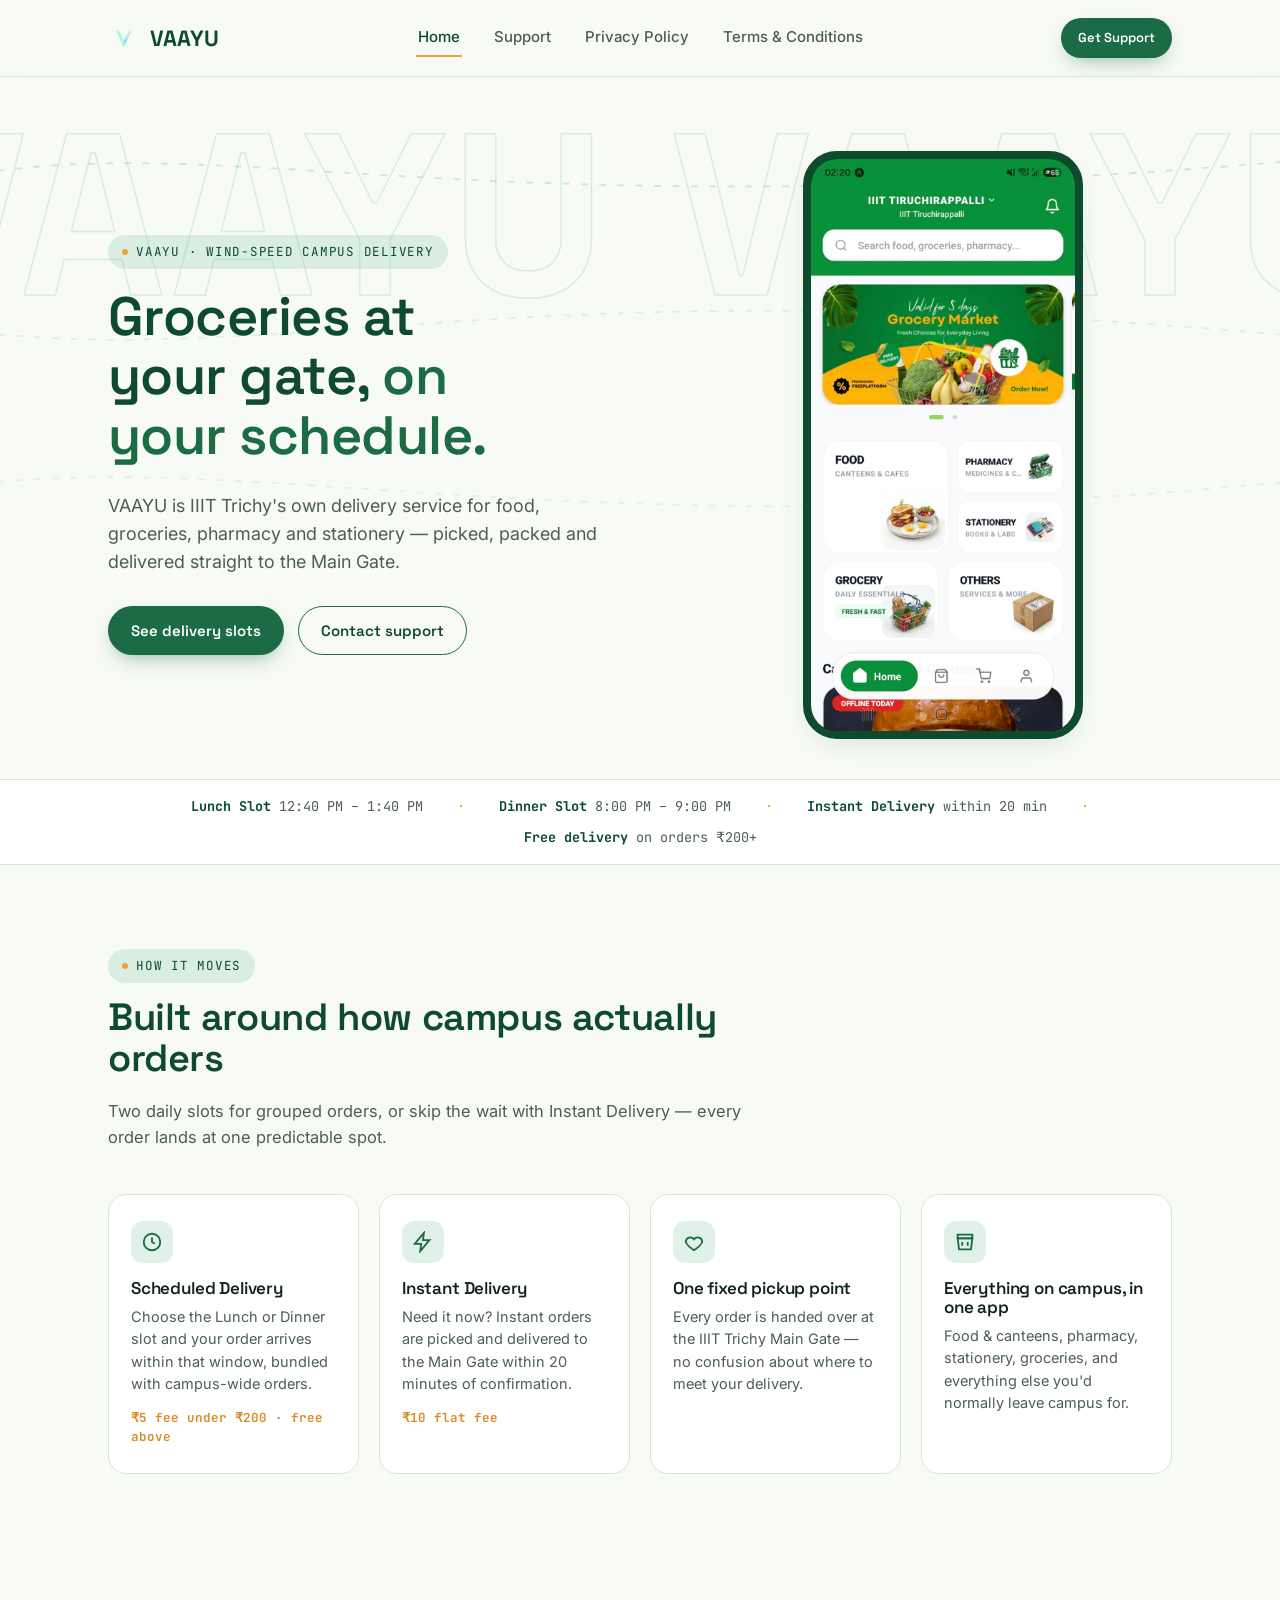
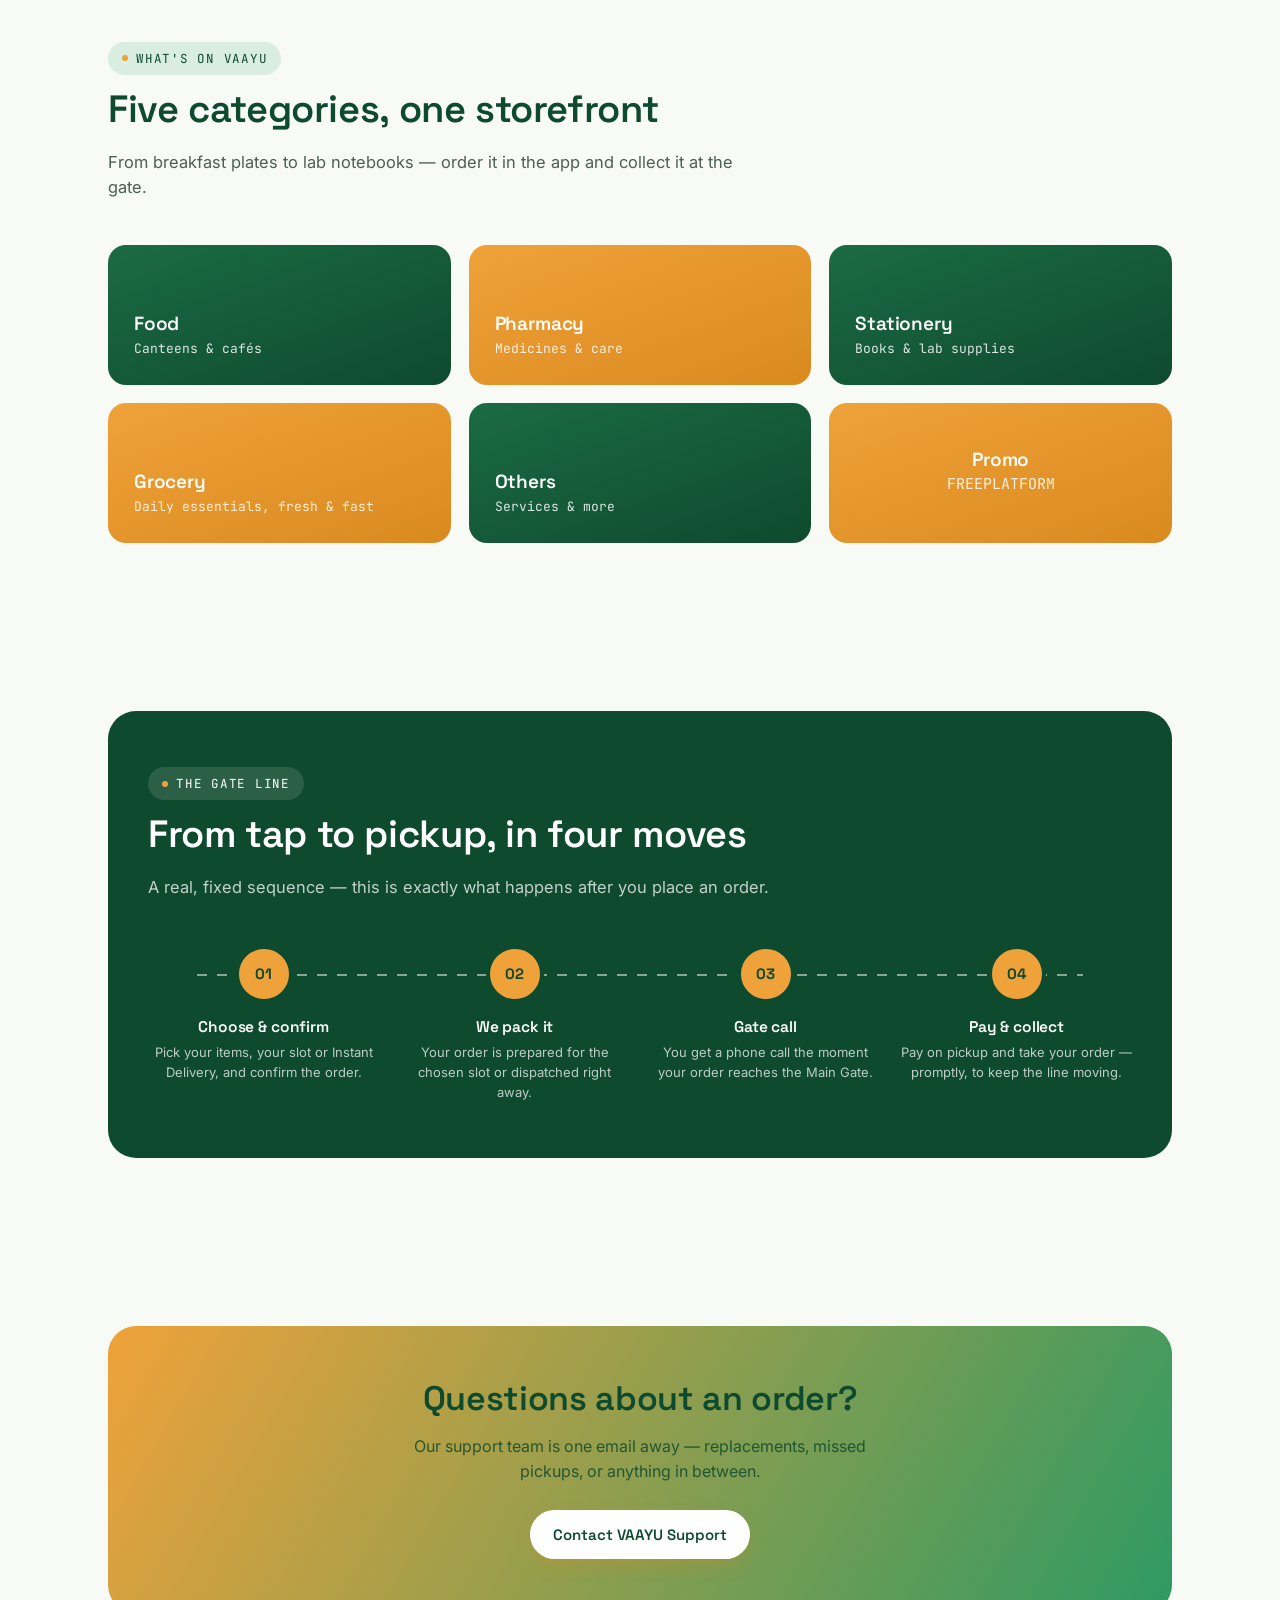
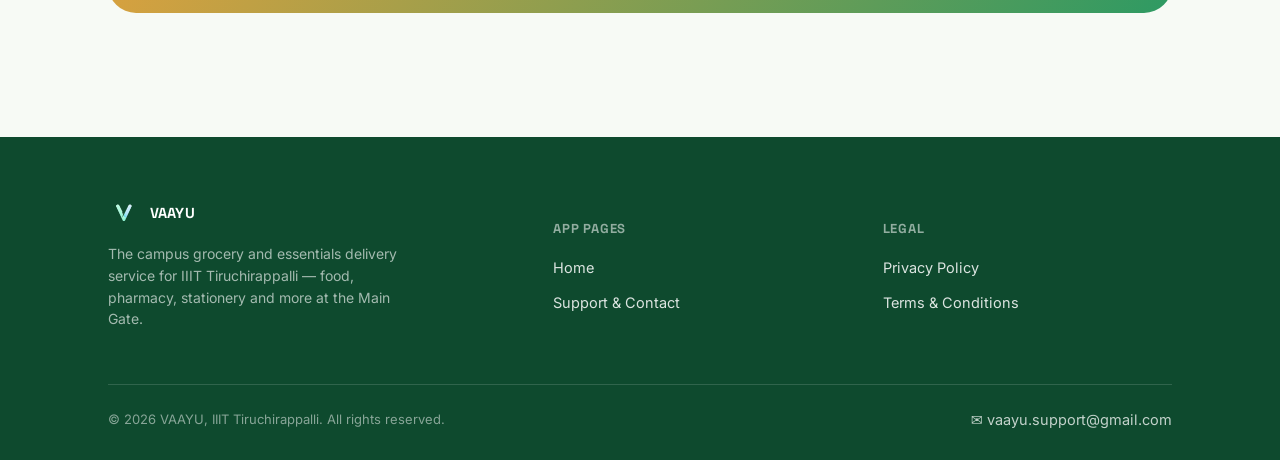
==== commit aab82281: "Update free delivery threshold from ₹150 to ₹200" ====
--- a/index.html
+++ b/index.html
@@ -5,7 +5,7 @@
 <meta name="viewport" content="width=device-width, initial-scale=1.0">
 <title>VAAYU — Campus Grocery & Essentials Delivery, IIIT Trichy</title>
 <meta name="description" content="VAAYU delivers groceries, food, pharmacy and stationery to the IIIT Trichy Main Gate — scheduled lunch & dinner slots, or instant delivery in 20 minutes.">
-<link rel="icon" type="image/jpeg" href="./favicon.jpeg">
+<link rel="icon" type="image/png" href="./logo.png">
 <link rel="stylesheet" href="style.css">
 </head>
 <body>
@@ -57,7 +57,7 @@
     <span class="dot">·</span>
     <span><b>Instant Delivery</b> within 20 min</span>
     <span class="dot">·</span>
-    <span><b>Free delivery</b> on orders ₹150+</span>
+    <span><b>Free delivery</b> on orders ₹200+</span>
   </div>
 </div>
 
@@ -73,7 +73,7 @@
         <div class="ic"><svg viewBox="0 0 24 24" fill="none" stroke-width="2"><circle cx="12" cy="12" r="9"/><path d="M12 7v5l3 2"/></svg></div>
         <h3>Scheduled Delivery</h3>
         <p>Choose the Lunch or Dinner slot and your order arrives within that window, bundled with campus-wide orders.</p>
-        <span class="fee">₹5 fee under ₹150 · free above</span>
+        <span class="fee">₹5 fee under ₹200 · free above</span>
       </div>
       <div class="feature-card">
         <div class="ic"><svg viewBox="0 0 24 24" fill="none" stroke-width="2"><path d="M13 2 3 14h7l-1 8 10-12h-7l1-8Z"/></svg></div>
